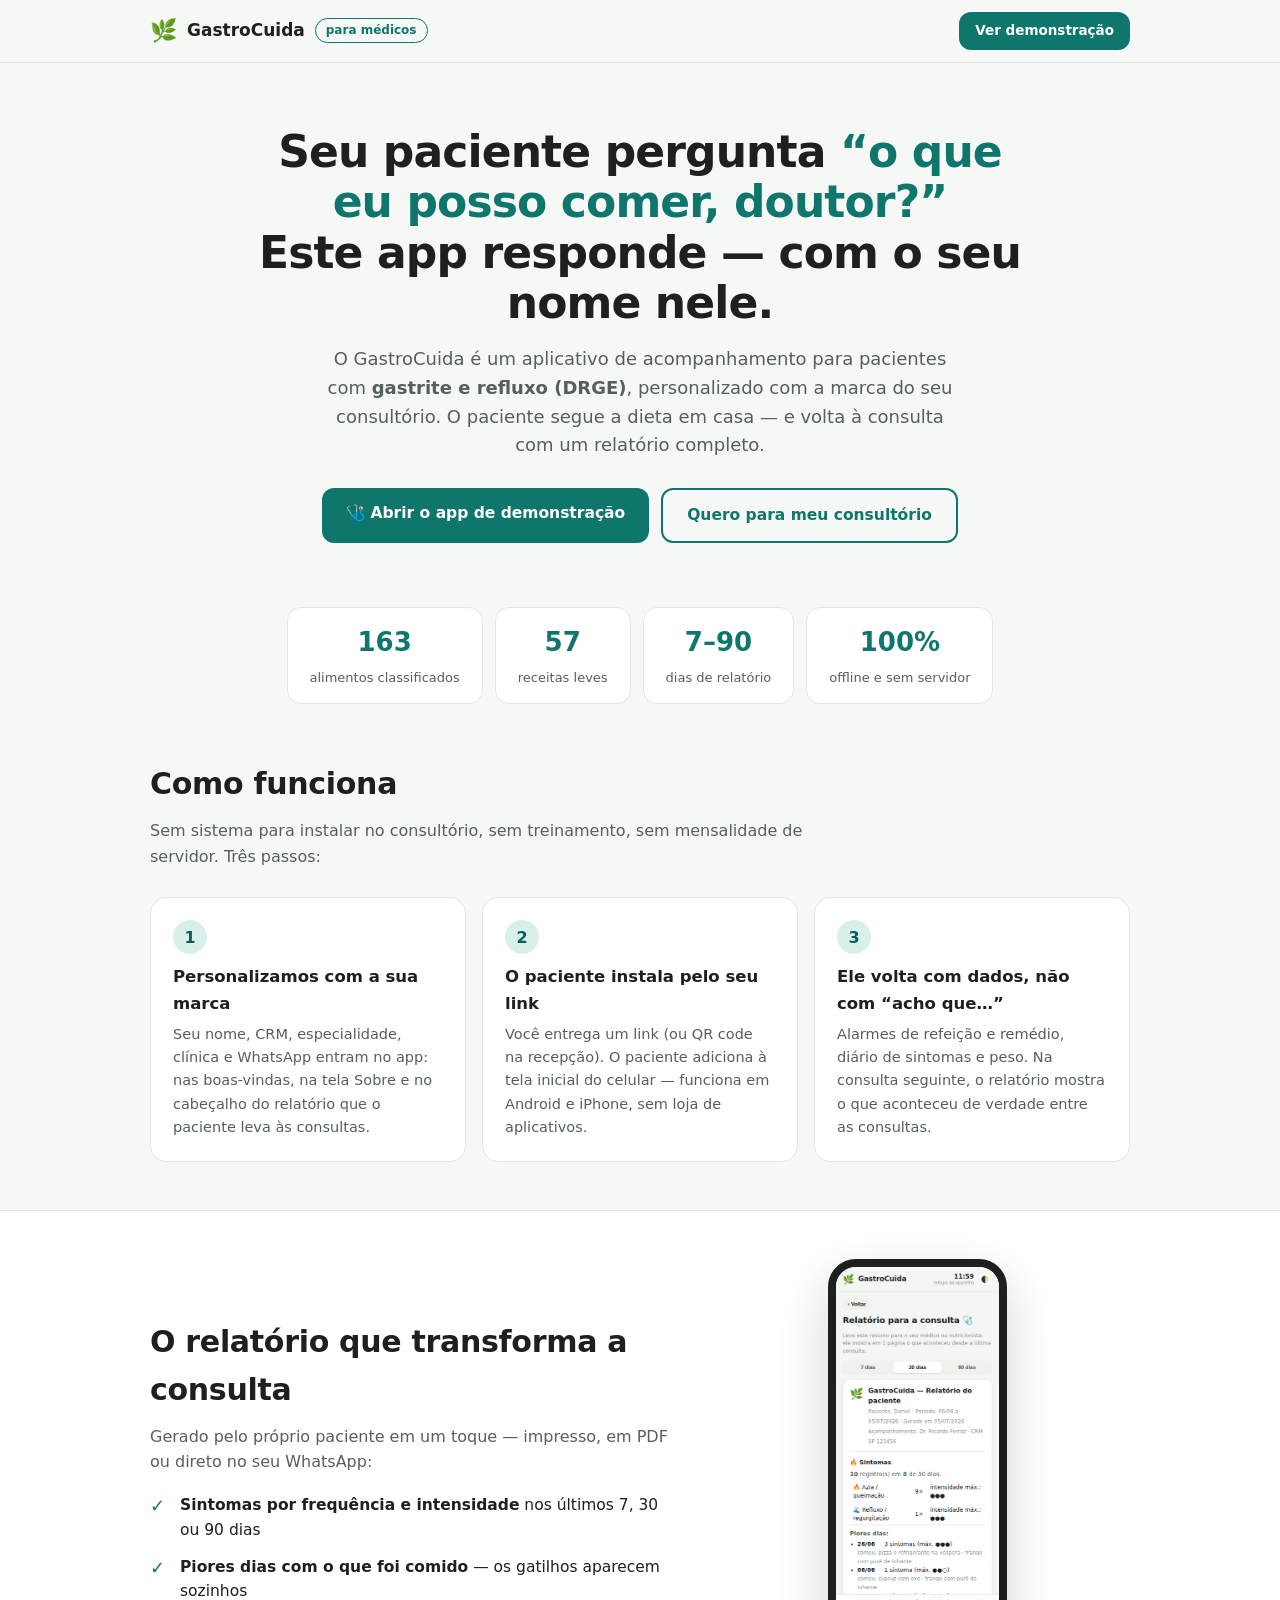
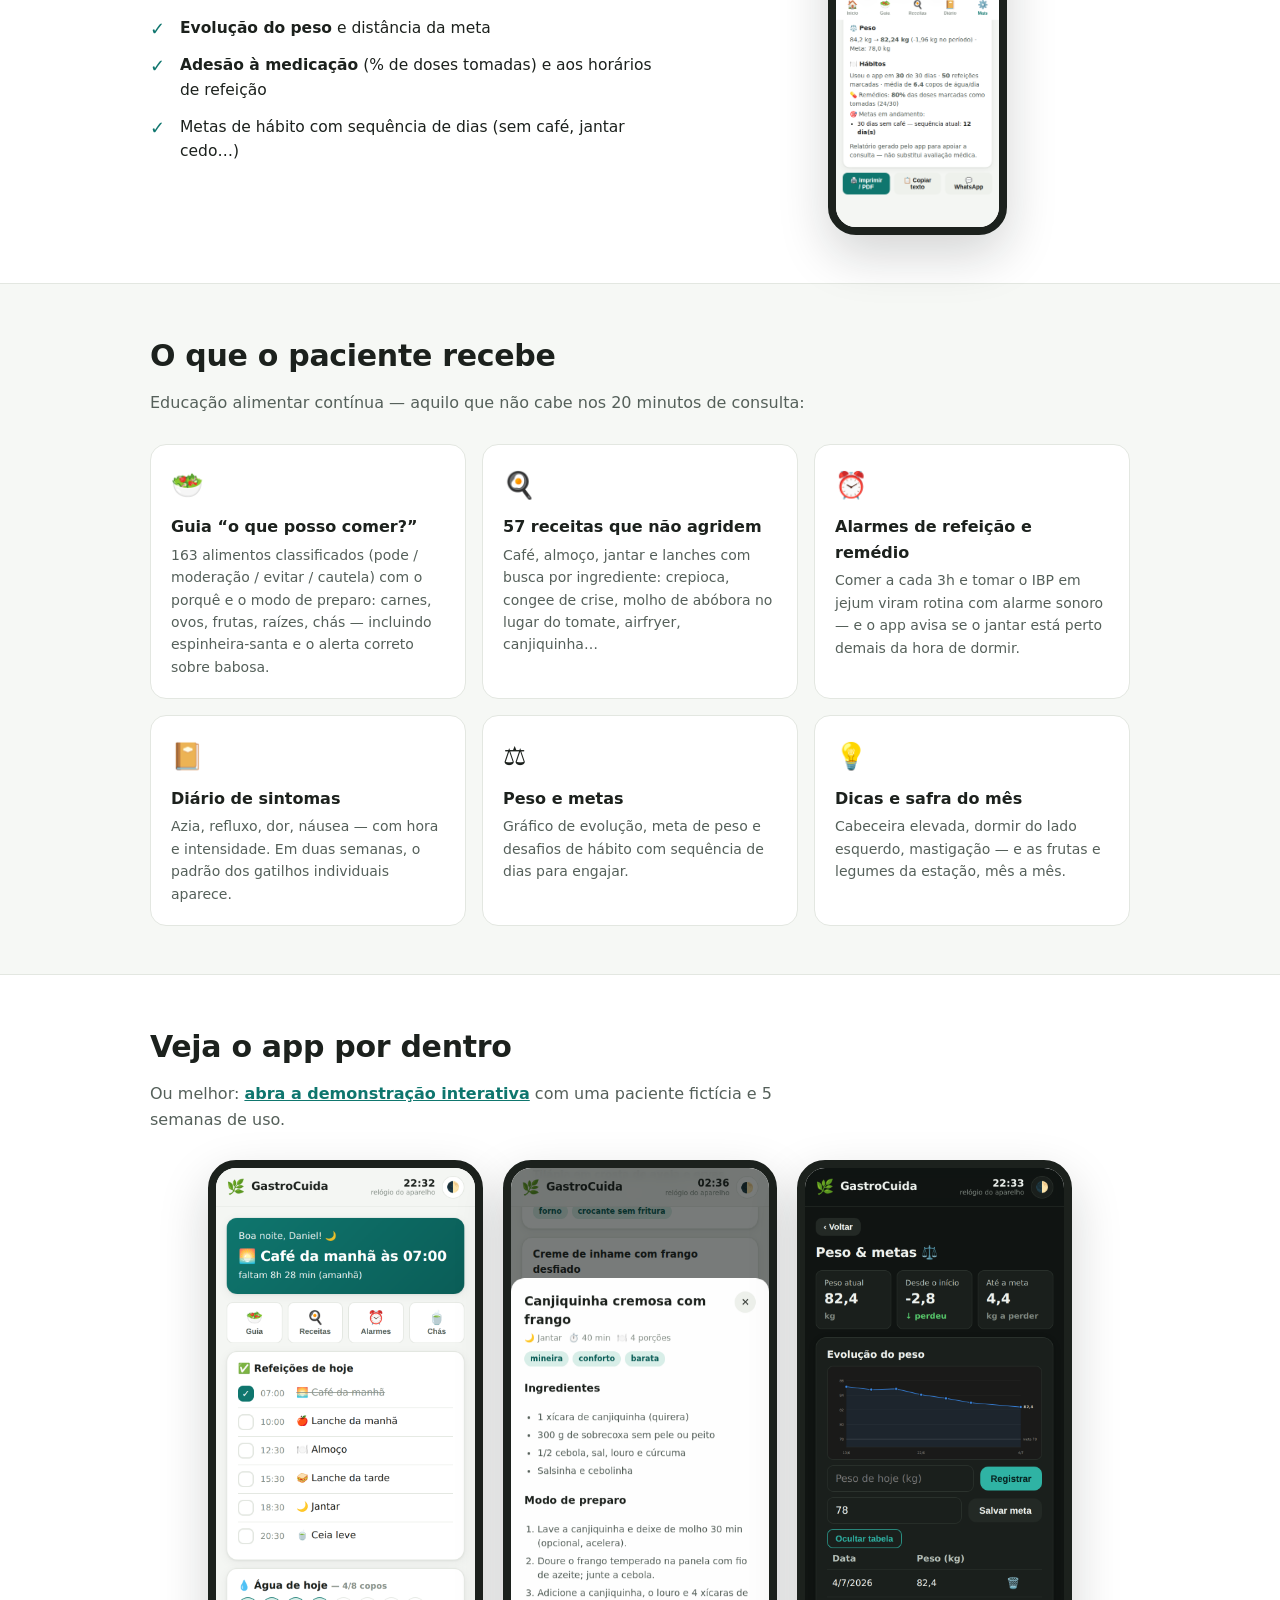
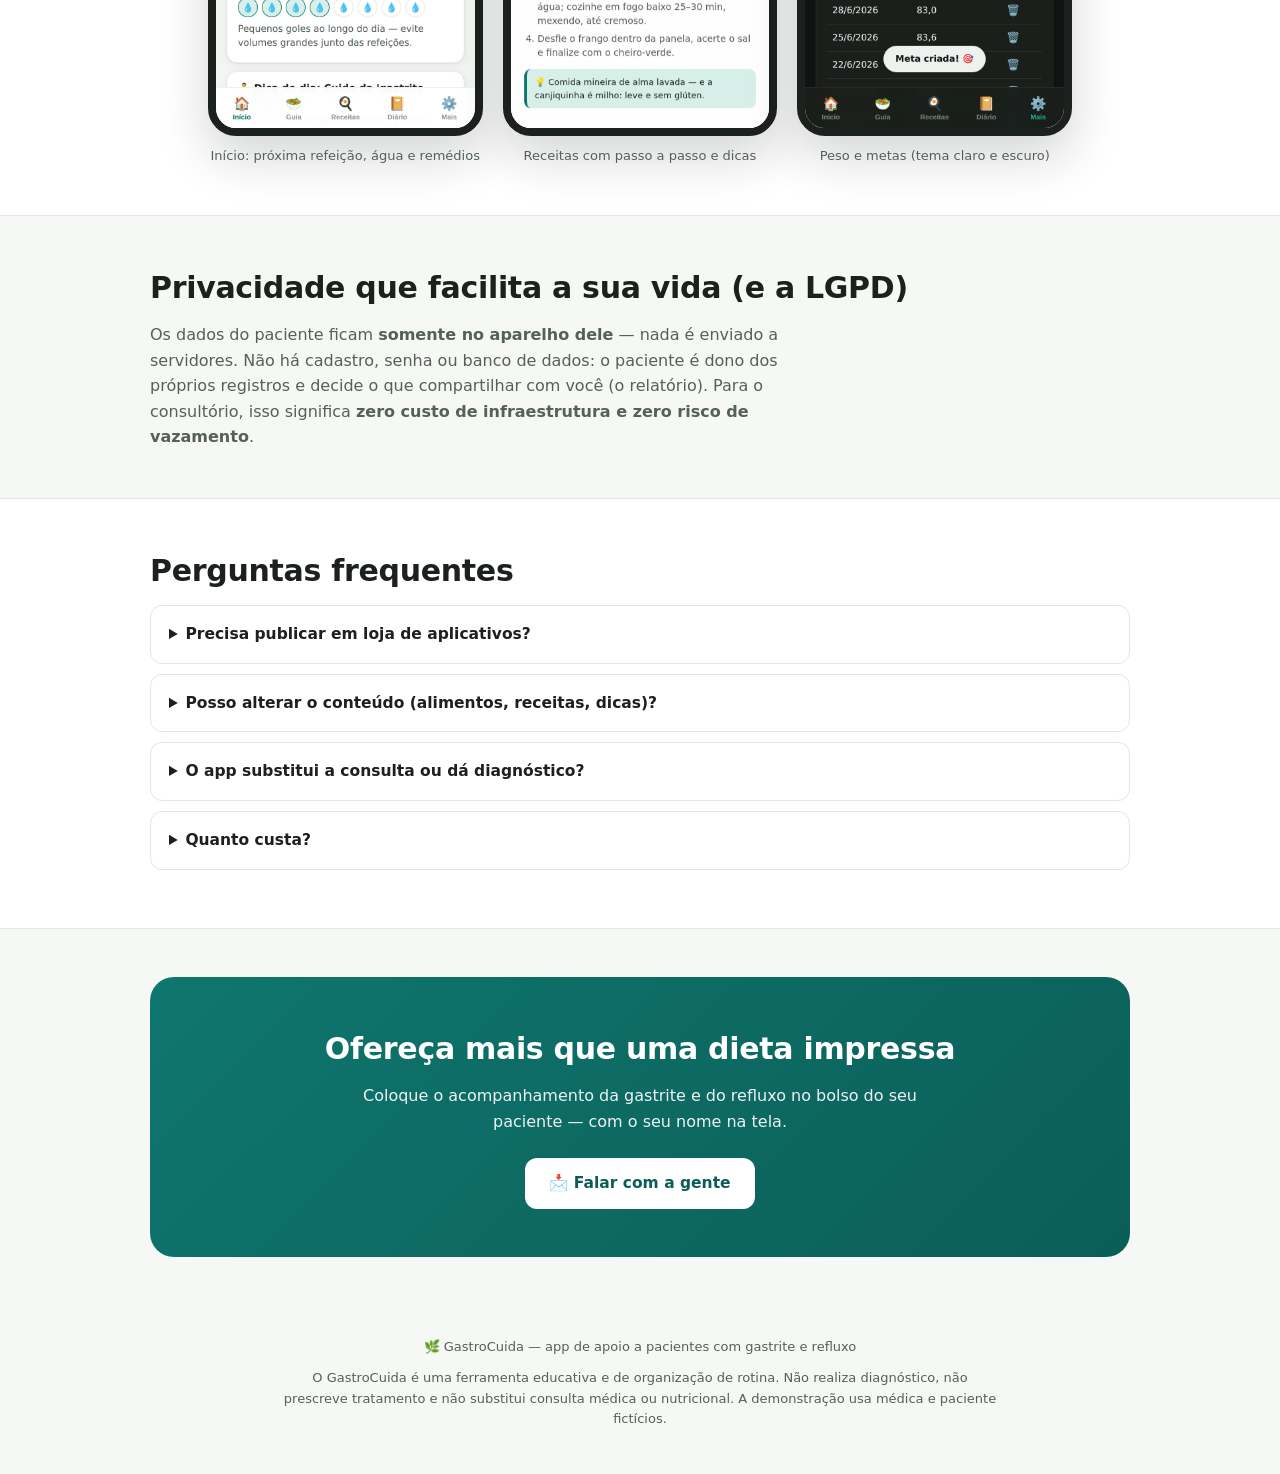
==== medicos.html @ 3037d345 "Adiciona kit de vendas: página para médicos e demonstração interativa - medicos.html: landing page d" ====
<!DOCTYPE html>
<html lang="pt-BR">
<head>
<meta charset="UTF-8" />
<meta name="viewport" content="width=device-width, initial-scale=1" />
<title>GastroCuida para Médicos — o app de gastrite e refluxo com o seu nome</title>
<meta name="description" content="Ofereça aos seus pacientes um app de acompanhamento de gastrite e refluxo personalizado com o seu nome: guia alimentar, receitas, alarmes, diário de sintomas e relatório para a consulta." />
<link rel="icon" href="icon.svg" type="image/svg+xml" />
<style>
  :root {
    --brand: #0f766e; --brand-2: #0b5e58; --soft: #d9efe9;
    --bg: #f6f8f5; --surface: #fff; --text: #1c211d; --text-2: #55605a; --line: #e3e7e1;
  }
  * { box-sizing: border-box; margin: 0; }
  body { font-family: system-ui, -apple-system, "Segoe UI", Roboto, sans-serif; background: var(--bg); color: var(--text); line-height: 1.6; }
  .wrap { max-width: 1020px; margin: 0 auto; padding: 0 20px; }
  header.top { position: sticky; top: 0; z-index: 10; background: rgba(246,248,245,.92); backdrop-filter: blur(8px); border-bottom: 1px solid var(--line); }
  header.top .wrap { display: flex; align-items: center; gap: 10px; padding: 12px 20px; }
  header.top b { font-size: 17px; }
  header.top .tag { font-size: 12px; color: var(--brand); font-weight: 700; border: 1px solid var(--brand); border-radius: 999px; padding: 2px 10px; }
  .btn { display: inline-block; background: var(--brand); color: #fff; text-decoration: none; font-weight: 700; padding: 13px 24px; border-radius: 12px; font-size: 15.5px; }
  .btn:hover { background: var(--brand-2); }
  .btn.ghost { background: transparent; color: var(--brand); border: 2px solid var(--brand); }
  .btn.small { padding: 8px 16px; font-size: 13.5px; margin-left: auto; }

  .hero { padding: 64px 0 36px; text-align: center; }
  .hero h1 { font-size: clamp(28px, 5vw, 44px); line-height: 1.15; letter-spacing: -.02em; max-width: 780px; margin: 0 auto 16px; }
  .hero h1 em { color: var(--brand); font-style: normal; }
  .hero p.sub { font-size: 18px; color: var(--text-2); max-width: 640px; margin: 0 auto 28px; }
  .cta-row { display: flex; gap: 12px; justify-content: center; flex-wrap: wrap; }

  .stats { display: flex; gap: 12px; justify-content: center; flex-wrap: wrap; padding: 28px 0 8px; }
  .stat { background: var(--surface); border: 1px solid var(--line); border-radius: 14px; padding: 14px 22px; text-align: center; min-width: 130px; }
  .stat b { display: block; font-size: 26px; color: var(--brand); }
  .stat span { font-size: 13px; color: var(--text-2); }

  section { padding: 48px 0; }
  section.alt { background: var(--surface); border-top: 1px solid var(--line); border-bottom: 1px solid var(--line); }
  h2 { font-size: clamp(22px, 3.6vw, 30px); letter-spacing: -.01em; margin-bottom: 10px; }
  .lead { color: var(--text-2); max-width: 680px; margin-bottom: 28px; }

  .steps { display: grid; grid-template-columns: repeat(auto-fit, minmax(240px, 1fr)); gap: 16px; }
  .step { background: var(--surface); border: 1px solid var(--line); border-radius: 16px; padding: 22px; }
  section.alt .step { background: var(--bg); }
  .step .n { display: inline-flex; width: 34px; height: 34px; border-radius: 999px; background: var(--soft); color: var(--brand-2); font-weight: 800; align-items: center; justify-content: center; margin-bottom: 10px; }
  .step h3 { font-size: 16.5px; margin-bottom: 6px; }
  .step p { font-size: 14.5px; color: var(--text-2); }

  .grid { display: grid; grid-template-columns: repeat(auto-fit, minmax(280px, 1fr)); gap: 16px; }
  .feat { background: var(--surface); border: 1px solid var(--line); border-radius: 16px; padding: 20px; }
  .feat .ic { font-size: 26px; }
  .feat h3 { font-size: 16px; margin: 8px 0 4px; }
  .feat p { font-size: 14px; color: var(--text-2); }

  .split { display: grid; grid-template-columns: 1.1fr .9fr; gap: 36px; align-items: center; }
  @media (max-width: 760px) { .split { grid-template-columns: 1fr; } }
  .phone { border-radius: 28px; border: 8px solid #1c211d; overflow: hidden; box-shadow: 0 20px 50px rgba(16,24,20,.18); background: #fff; max-width: 320px; margin: 0 auto; }
  .phone img { display: block; width: 100%; height: 560px; object-fit: cover; object-position: top; }
  .shots { display: flex; gap: 20px; justify-content: center; flex-wrap: wrap; }
  .shots figure { text-align: center; }
  .shots figcaption { font-size: 13px; color: var(--text-2); margin-top: 10px; }
  ul.check { list-style: none; padding: 0; }
  ul.check li { padding-left: 30px; position: relative; margin-bottom: 12px; font-size: 15.5px; }
  ul.check li::before { content: "✓"; position: absolute; left: 0; top: -1px; color: var(--brand); font-weight: 800; font-size: 18px; }

  details { background: var(--surface); border: 1px solid var(--line); border-radius: 12px; padding: 16px 18px; margin-bottom: 10px; }
  summary { cursor: pointer; font-weight: 700; font-size: 15.5px; }
  details p { margin-top: 10px; font-size: 14.5px; color: var(--text-2); }

  .final { text-align: center; background: linear-gradient(135deg, var(--brand), var(--brand-2)); color: #fff; border-radius: 24px; padding: 48px 28px; }
  .final h2 { color: #fff; }
  .final p { opacity: .92; max-width: 560px; margin: 8px auto 24px; }
  .final .btn { background: #fff; color: var(--brand-2); }

  footer { padding: 32px 0 44px; font-size: 13px; color: var(--text-2); text-align: center; }
  footer .disclaimer { max-width: 720px; margin: 10px auto 0; }
</style>
</head>
<body>

<header class="top">
  <div class="wrap">
    <span style="font-size:22px">🌿</span> <b>GastroCuida</b> <span class="tag">para médicos</span>
    <a class="btn small" href="demo/">Ver demonstração</a>
  </div>
</header>

<div class="wrap">
  <div class="hero">
    <h1>Seu paciente pergunta <em>“o que eu posso comer, doutor?”</em><br>Este app responde — com o seu nome nele.</h1>
    <p class="sub">O GastroCuida é um aplicativo de acompanhamento para pacientes com <b>gastrite e refluxo (DRGE)</b>, personalizado com a marca do seu consultório. O paciente segue a dieta em casa — e volta à consulta com um relatório completo.</p>
    <div class="cta-row">
      <a class="btn" href="demo/">🩺 Abrir o app de demonstração</a>
      <a class="btn ghost" href="mailto:antunes.daniell@gmail.com?subject=GastroCuida%20para%20meu%20consult%C3%B3rio">Quero para meu consultório</a>
    </div>
  </div>

  <div class="stats">
    <div class="stat"><b>163</b><span>alimentos classificados</span></div>
    <div class="stat"><b>57</b><span>receitas leves</span></div>
    <div class="stat"><b>7–90</b><span>dias de relatório</span></div>
    <div class="stat"><b>100%</b><span>offline e sem servidor</span></div>
  </div>
</div>

<section>
  <div class="wrap">
    <h2>Como funciona</h2>
    <p class="lead">Sem sistema para instalar no consultório, sem treinamento, sem mensalidade de servidor. Três passos:</p>
    <div class="steps">
      <div class="step"><span class="n">1</span><h3>Personalizamos com a sua marca</h3><p>Seu nome, CRM, especialidade, clínica e WhatsApp entram no app: nas boas-vindas, na tela Sobre e no cabeçalho do relatório que o paciente leva às consultas.</p></div>
      <div class="step"><span class="n">2</span><h3>O paciente instala pelo seu link</h3><p>Você entrega um link (ou QR code na recepção). O paciente adiciona à tela inicial do celular — funciona em Android e iPhone, sem loja de aplicativos.</p></div>
      <div class="step"><span class="n">3</span><h3>Ele volta com dados, não com “acho que…”</h3><p>Alarmes de refeição e remédio, diário de sintomas e peso. Na consulta seguinte, o relatório mostra o que aconteceu de verdade entre as consultas.</p></div>
    </div>
  </div>
</section>

<section class="alt">
  <div class="wrap split">
    <div>
      <h2>O relatório que transforma a consulta</h2>
      <p class="lead" style="margin-bottom:18px">Gerado pelo próprio paciente em um toque — impresso, em PDF ou direto no seu WhatsApp:</p>
      <ul class="check">
        <li><b>Sintomas por frequência e intensidade</b> nos últimos 7, 30 ou 90 dias</li>
        <li><b>Piores dias com o que foi comido</b> — os gatilhos aparecem sozinhos</li>
        <li><b>Evolução do peso</b> e distância da meta</li>
        <li><b>Adesão à medicação</b> (% de doses tomadas) e aos horários de refeição</li>
        <li>Metas de hábito com sequência de dias (sem café, jantar cedo…)</li>
      </ul>
    </div>
    <div class="phone"><img src="img/tela-relatorio.png" alt="Tela do relatório para a consulta no app" loading="lazy" /></div>
  </div>
</section>

<section>
  <div class="wrap">
    <h2>O que o paciente recebe</h2>
    <p class="lead">Educação alimentar contínua — aquilo que não cabe nos 20 minutos de consulta:</p>
    <div class="grid">
      <div class="feat"><span class="ic">🥗</span><h3>Guia “o que posso comer?”</h3><p>163 alimentos classificados (pode / moderação / evitar / cautela) com o porquê e o modo de preparo: carnes, ovos, frutas, raízes, chás — incluindo espinheira-santa e o alerta correto sobre babosa.</p></div>
      <div class="feat"><span class="ic">🍳</span><h3>57 receitas que não agridem</h3><p>Café, almoço, jantar e lanches com busca por ingrediente: crepioca, congee de crise, molho de abóbora no lugar do tomate, airfryer, canjiquinha…</p></div>
      <div class="feat"><span class="ic">⏰</span><h3>Alarmes de refeição e remédio</h3><p>Comer a cada 3h e tomar o IBP em jejum viram rotina com alarme sonoro — e o app avisa se o jantar está perto demais da hora de dormir.</p></div>
      <div class="feat"><span class="ic">📔</span><h3>Diário de sintomas</h3><p>Azia, refluxo, dor, náusea — com hora e intensidade. Em duas semanas, o padrão dos gatilhos individuais aparece.</p></div>
      <div class="feat"><span class="ic">⚖️</span><h3>Peso e metas</h3><p>Gráfico de evolução, meta de peso e desafios de hábito com sequência de dias para engajar.</p></div>
      <div class="feat"><span class="ic">💡</span><h3>Dicas e safra do mês</h3><p>Cabeceira elevada, dormir do lado esquerdo, mastigação — e as frutas e legumes da estação, mês a mês.</p></div>
    </div>
  </div>
</section>

<section class="alt">
  <div class="wrap">
    <h2>Veja o app por dentro</h2>
    <p class="lead">Ou melhor: <a href="demo/" style="color:var(--brand);font-weight:700">abra a demonstração interativa</a> com uma paciente fictícia e 5 semanas de uso.</p>
    <div class="shots">
      <figure><div class="phone"><img src="img/tela-inicio.png" alt="Tela inicial com alarmes e refeições" loading="lazy" /></div><figcaption>Início: próxima refeição, água e remédios</figcaption></figure>
      <figure><div class="phone"><img src="img/tela-receita.png" alt="Receita passo a passo" loading="lazy" /></div><figcaption>Receitas com passo a passo e dicas</figcaption></figure>
      <figure><div class="phone"><img src="img/tela-peso.png" alt="Gráfico de evolução do peso no tema escuro" loading="lazy" /></div><figcaption>Peso e metas (tema claro e escuro)</figcaption></figure>
    </div>
  </div>
</section>

<section>
  <div class="wrap">
    <h2>Privacidade que facilita a sua vida (e a LGPD)</h2>
    <p class="lead" style="margin-bottom:0">Os dados do paciente ficam <b>somente no aparelho dele</b> — nada é enviado a servidores. Não há cadastro, senha ou banco de dados: o paciente é dono dos próprios registros e decide o que compartilhar com você (o relatório). Para o consultório, isso significa <b>zero custo de infraestrutura e zero risco de vazamento</b>.</p>
  </div>
</section>

<section class="alt">
  <div class="wrap">
    <h2>Perguntas frequentes</h2>
    <details><summary>Precisa publicar em loja de aplicativos?</summary><p>Não. É um PWA (Progressive Web App): o paciente abre o seu link e adiciona à tela inicial. Funciona em Android e iPhone, inclusive offline depois da primeira visita.</p></details>
    <details><summary>Posso alterar o conteúdo (alimentos, receitas, dicas)?</summary><p>O conteúdo-base é mantido por nós e pode ser ajustado sob demanda para o seu consultório — por exemplo, incluir suas orientações padrão na tela de boas-vindas.</p></details>
    <details><summary>O app substitui a consulta ou dá diagnóstico?</summary><p>Não — e isso é proposital. Ele é uma ferramenta educativa e de organização, com aviso médico permanente. Diagnóstico e conduta continuam sendo seus.</p></details>
    <details><summary>Quanto custa?</summary><p>Licença por médico/clínica com personalização incluída. Fale com a gente para conhecer os planos.</p></details>
  </div>
</section>

<section>
  <div class="wrap">
    <div class="final">
      <h2>Ofereça mais que uma dieta impressa</h2>
      <p>Coloque o acompanhamento da gastrite e do refluxo no bolso do seu paciente — com o seu nome na tela.</p>
      <a class="btn" href="mailto:antunes.daniell@gmail.com?subject=GastroCuida%20para%20meu%20consult%C3%B3rio">📩 Falar com a gente</a>
    </div>
  </div>
</section>

<footer>
  <div class="wrap">
    🌿 GastroCuida — app de apoio a pacientes com gastrite e refluxo
    <p class="disclaimer">O GastroCuida é uma ferramenta educativa e de organização de rotina. Não realiza diagnóstico, não prescreve tratamento e não substitui consulta médica ou nutricional. A demonstração usa médica e paciente fictícios.</p>
  </div>
</footer>

</body>
</html>
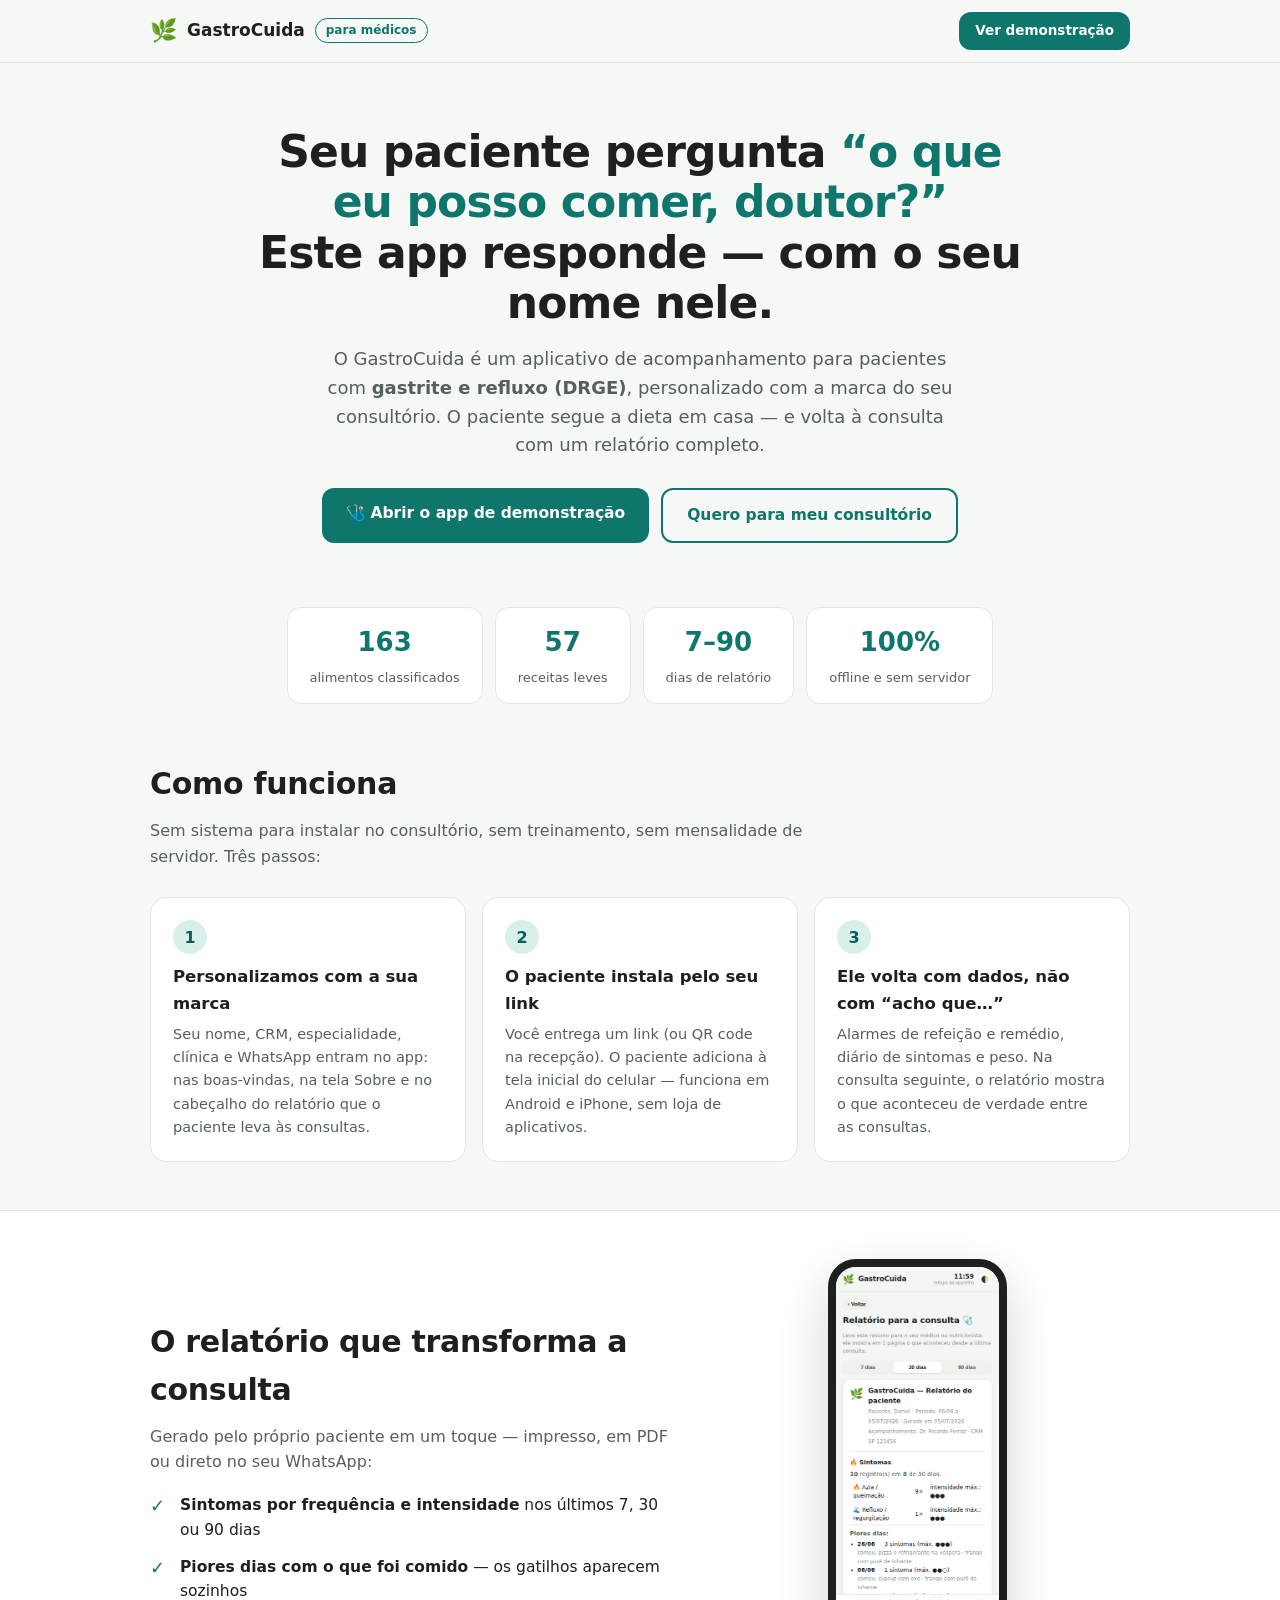
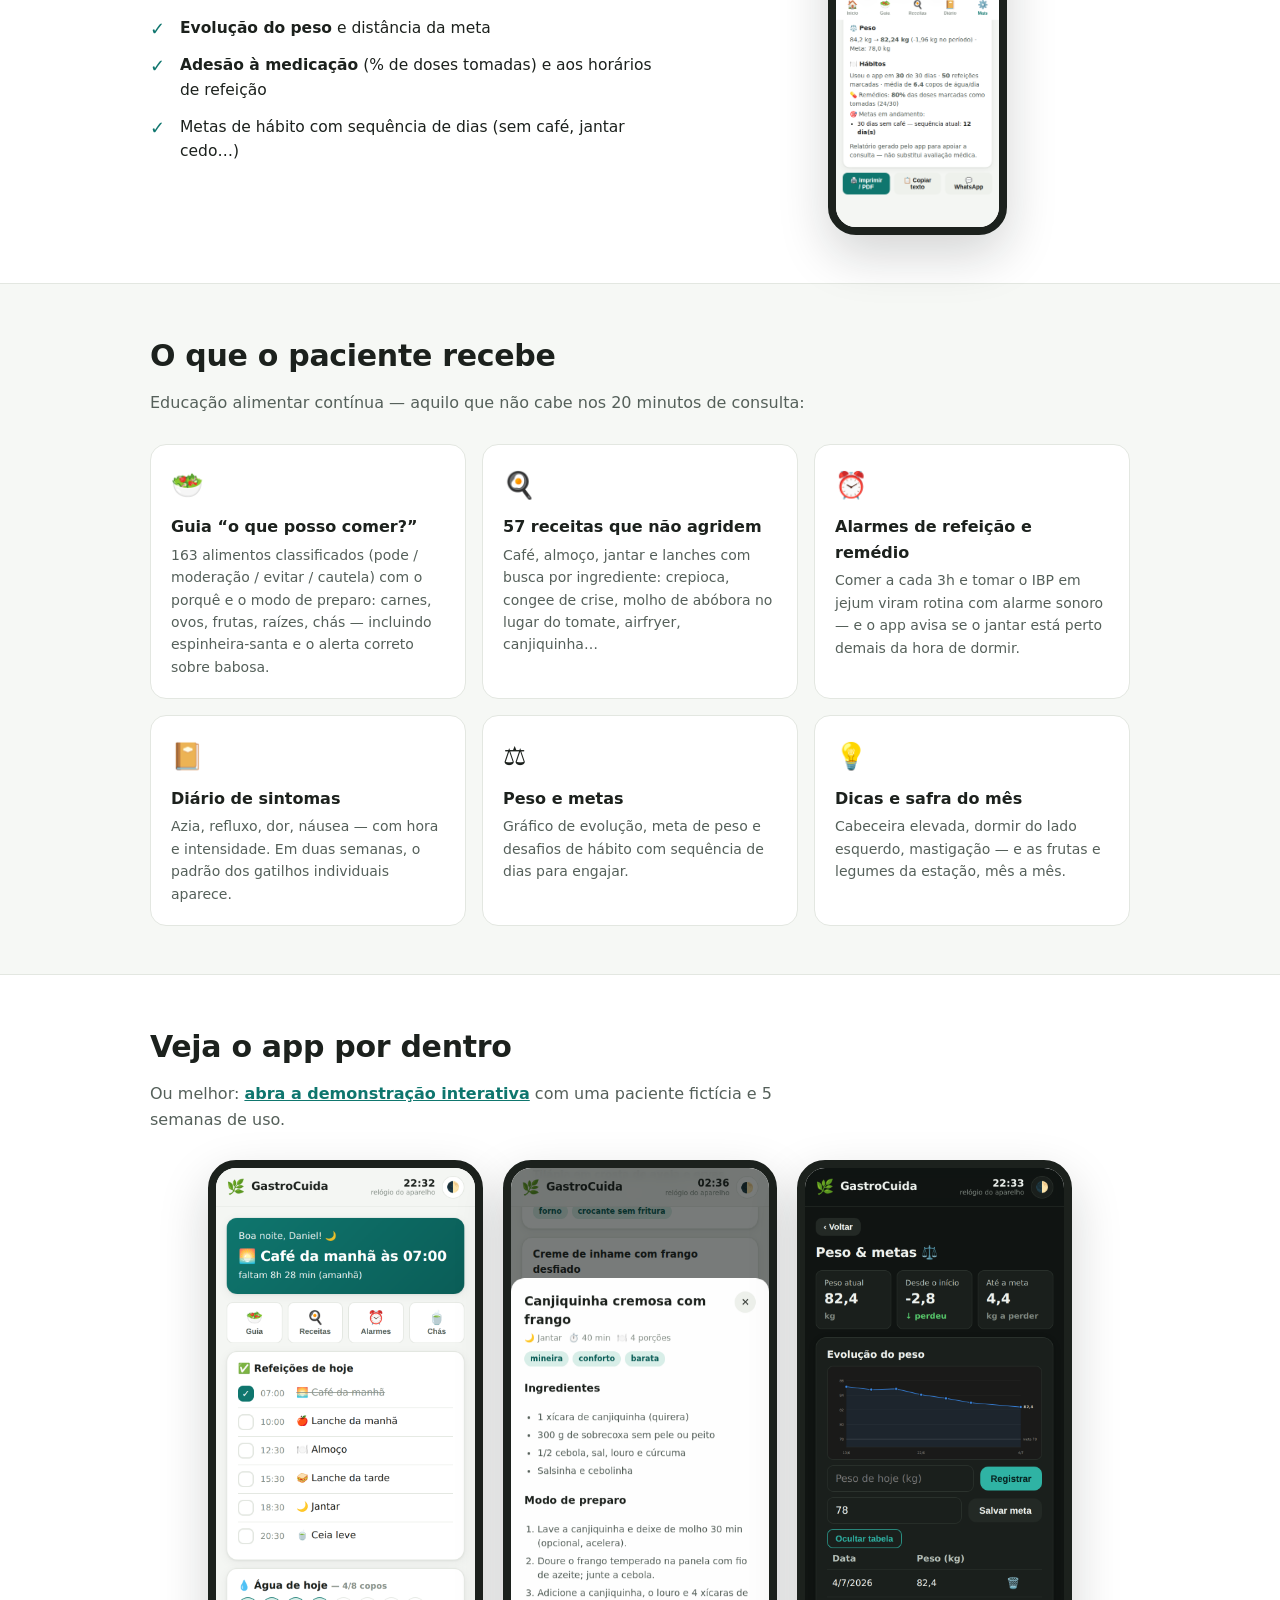
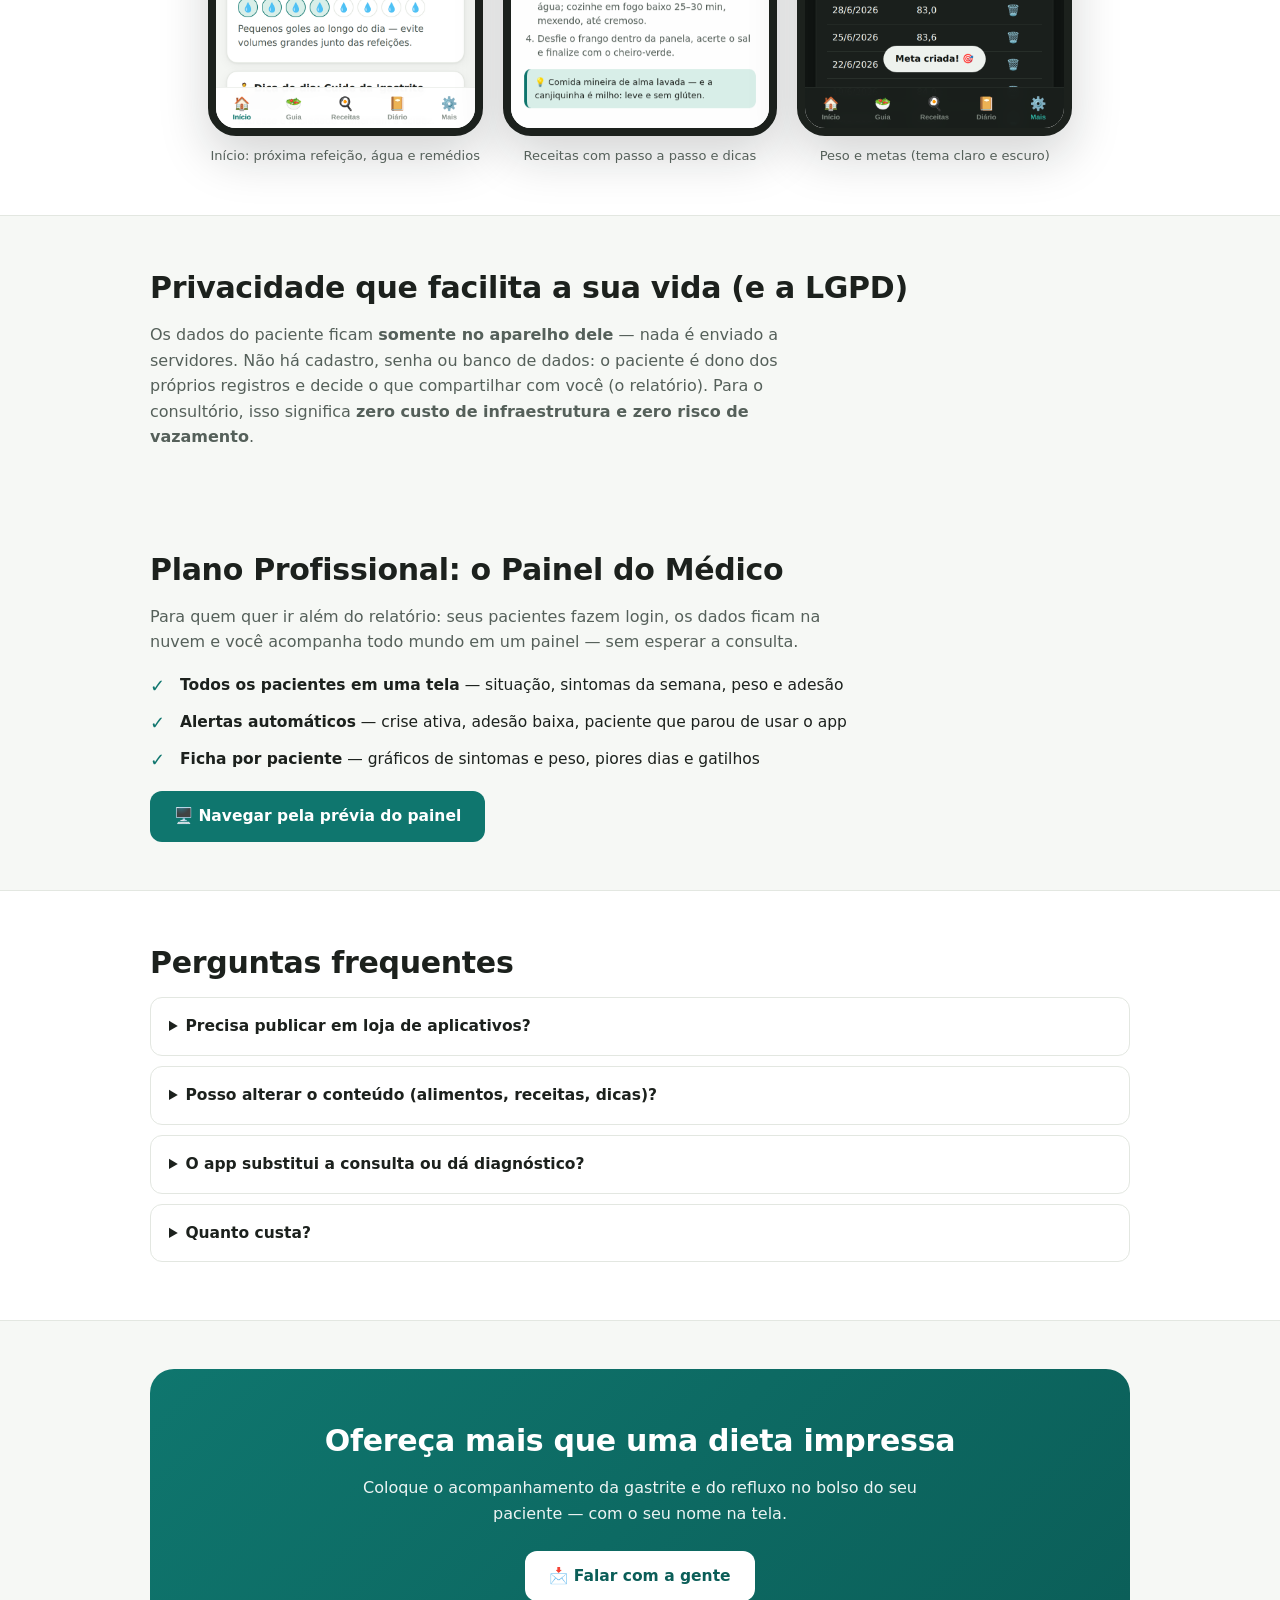
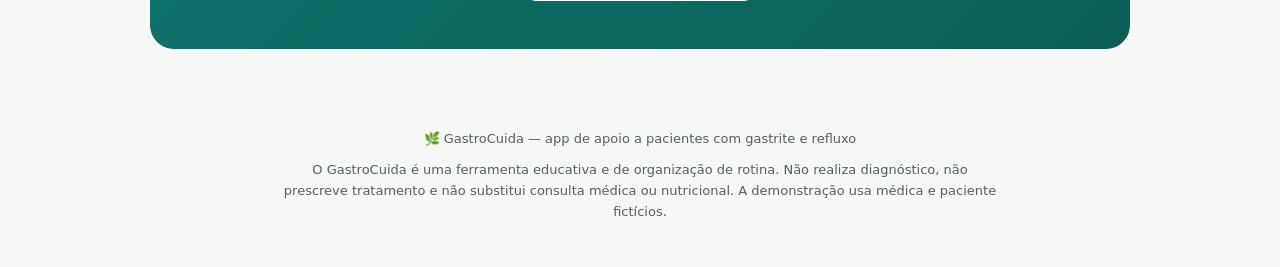
==== commit 6232c6da: "Adiciona prévia navegável do Painel do Médico (plano Profissional) - painel/: login simulado, visão " ====
--- a/medicos.html
+++ b/medicos.html
@@ -166,6 +166,19 @@
   </div>
 </section>
 
+<section>
+  <div class="wrap">
+    <h2>Plano Profissional: o Painel do Médico</h2>
+    <p class="lead" style="margin-bottom:18px">Para quem quer ir além do relatório: seus pacientes fazem login, os dados ficam na nuvem e você acompanha todo mundo em um painel — sem esperar a consulta.</p>
+    <ul class="check">
+      <li><b>Todos os pacientes em uma tela</b> — situação, sintomas da semana, peso e adesão</li>
+      <li><b>Alertas automáticos</b> — crise ativa, adesão baixa, paciente que parou de usar o app</li>
+      <li><b>Ficha por paciente</b> — gráficos de sintomas e peso, piores dias e gatilhos</li>
+    </ul>
+    <p style="margin-top:20px"><a class="btn" href="painel/">🖥️ Navegar pela prévia do painel</a></p>
+  </div>
+</section>
+
 <section class="alt">
   <div class="wrap">
     <h2>Perguntas frequentes</h2>
